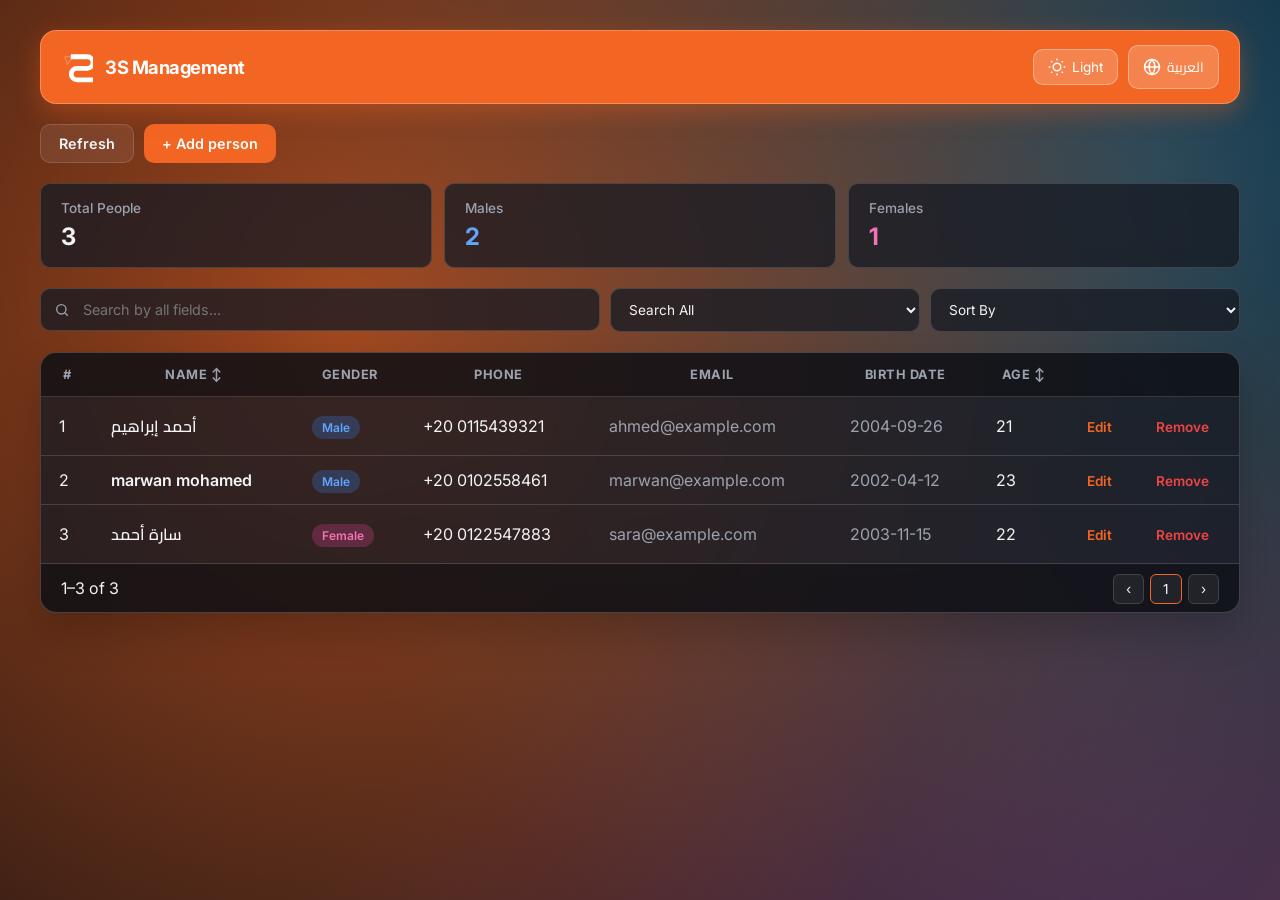
==== index.html @ 8c715308 "first" ====
<!doctype html>
<html lang="en" dir="ltr">
  <head>
    <meta charset="UTF-8" />
    <meta name="viewport" content="width=device-width, initial-scale=1.0" />
    <title>3S — People Management</title>
    <link rel="preconnect" href="https://fonts.googleapis.com" />
    <link rel="preconnect" href="https://fonts.gstatic.com" crossorigin />
    <link
      href="https://fonts.googleapis.com/css2?family=Cairo:wght@400;500;600;700&family=Inter:wght@400;500;600;700&display=swap"
      rel="stylesheet"
    />
    <link rel="stylesheet" href="./index.css" />
  </head>
  <body>
    <div class="bg-animated-overlay"></div>

    <div class="container">
      <nav class="brand-bar">
        <div class="logo-box">
          <svg class="logo-3s" viewBox="0 0 100 100" fill="none">
            <polygon points="12,18 36,18 20,42" fill="#F26522" />
            <path
              d="M 38,18 H 82 A 18,18 0 0,1 100,36 A 18,18 0 0,1 82,54 H 50 A 18,18 0 0,0 32,72 A 18,18 0 0,0 50,90 H 94"
              stroke="currentColor"
              stroke-width="15"
              stroke-linecap="square"
              fill="none"
            />
          </svg>
          <span class="brand-name">3S Management</span>
        </div>

        <div class="brand-nav-actions">
          <button class="lang-btn" id="themeToggleBtn" onclick="toggleTheme()">
            <svg
              id="themeIcon"
              width="18"
              height="18"
              viewBox="0 0 24 24"
              fill="none"
              stroke="currentColor"
              stroke-width="2"
            >
              <path d="M12 3a6 6 0 0 0 9 9 9 9 0 1 1-9-9Z"></path>
            </svg>
            <span id="themeLabel">Light</span>
          </button>

          <button
            class="lang-btn"
            id="langToggleBtn"
            onclick="toggleLanguage()"
          >
            <svg
              width="18"
              height="18"
              viewBox="0 0 24 24"
              fill="none"
              stroke="currentColor"
              stroke-width="2"
            >
              <circle cx="12" cy="12" r="10"></circle>
              <line x1="2" y1="12" x2="22" y2="12"></line>
              <path
                d="M12 2a15.3 15.3 0 0 1 4 10 15.3 15.3 0 0 1-4 10 15.3 15.3 0 0 1-4-10 15.3 15.3 0 0 1 4-10z"
              ></path>
            </svg>
            <span id="langLabel">العربية</span>
          </button>
        </div>
      </nav>

      <header class="page-header">
        <div class="actions">
          <button
            class="btn btn-ghost"
            onclick="showProductsRefresh()"
            id="refreshBtn"
          >
            Refresh
          </button>
          <a class="btn btn-primary" href="newuser.html" id="addBtn">
            + Add person
          </a>
        </div>
      </header>

      <div class="stats-container">
        <div class="stat-card">
          <span class="stat-label" id="statTotalLabel">Total People</span>
          <span class="stat-value" id="statTotalVal">0</span>
        </div>
        <div class="stat-card male-stat">
          <span class="stat-label" id="statMaleLabel">Males</span>
          <span class="stat-value" id="statMaleVal">0</span>
        </div>
        <div class="stat-card female-stat">
          <span class="stat-label" id="statFemaleLabel">Females</span>
          <span class="stat-value" id="statFemaleVal">0</span>
        </div>
      </div>

      <div class="search-bar-wrap">
        <div class="search-wrap">
          <svg width="16" height="16" viewBox="0 0 24 24" fill="none">
            <circle
              cx="11"
              cy="11"
              r="7"
              stroke="currentColor"
              stroke-width="2"
            />
            <path
              d="M20 20l-3.5-3.5"
              stroke="currentColor"
              stroke-width="2"
              stroke-linecap="round"
            />
          </svg>
          <input type="text" id="searchInput" placeholder="Search..." />
        </div>

        <select
          id="searchFieldSelect"
          class="sort-btn"
          onchange="handleSearchFieldChange(this.value)"
        >
          <option value="all" id="optSearchAll">All / الكل</option>
          <option value="name" id="optSearchName">Name / الاسم</option>
          <option value="phone" id="optSearchPhone">Phone / الهاتف</option>
          <option value="age" id="optSearchAge">Age / العمر</option>
          <option value="date" id="optSearchDate">Date / الميلاد</option>
          <option value="email" id="optSearchEmail">Email / الإيميل</option>
        </select>

        <select
          id="sortSelect"
          class="sort-btn"
          onchange="handleSortChange(this.value)"
        >
          <option value="none" id="optSortDefault">Sort By / ترتيب حسب</option>
          <option value="name-asc" id="optSortNameAsc">Name (A-Z / أ-ي)</option>
          <option value="name-desc" id="optSortNameDesc">
            Name (Z-A / ي-أ)
          </option>
          <option value="age-asc" id="optSortAgeAsc">
            Age (Youngest First / الأصغر أولاً)
          </option>
          <option value="age-desc" id="optSortAgeDesc">
            Age (Oldest First / الأكبر أولاً)
          </option>
        </select>
      </div>

      <div class="card">
        <div class="table-scroll">
          <table>
            <thead>
              <tr>
                <th>#</th>
                <th
                  id="thName"
                  onclick="toggleSortField('name')"
                  style="cursor: pointer"
                >
                  Name ↕
                </th>
                <th id="thGender">Gender</th>
                <th id="thPhone">Phone</th>
                <th id="thEmail">Email</th>
                <th id="thBirth">Birth date</th>
                <th
                  id="thAge"
                  onclick="toggleSortField('age')"
                  style="cursor: pointer"
                >
                  Age ↕
                </th>
                <th></th>
                <th></th>
              </tr>
            </thead>
            <tbody id="tableBody"></tbody>
          </table>
        </div>
        <div class="footer">
          <span class="count" id="rangeLabel"></span>
          <nav aria-label="Page navigation">
            <ul class="pagination" id="pagination"></ul>
          </nav>
        </div>
      </div>
    </div>

    <div class="modal-overlay" id="userModal">
      <div class="modal-card">
        <div class="modal-header">
          <h3 id="modalTitle">Edit Person</h3>
          <button class="close-btn" onclick="closeModal()">✕</button>
        </div>
        <form id="userForm" onsubmit="handleFormSubmit(event)">
          <input type="hidden" id="editIndex" value="-1" />

          <div class="form-group">
            <label id="lblFormName">Name</label>
            <input type="text" id="inputName" required />
          </div>

          <div class="form-row">
            <div class="form-group">
              <label id="lblFormGender">Gender</label>
              <select id="inputGender">
                <option value="male">Male / ذكر</option>
                <option value="female">Female / أنثى</option>
              </select>
            </div>
            <div class="form-group">
              <label id="lblFormPhone">Phone</label>
              <input type="text" id="inputPhone" required />
            </div>
          </div>

          <div class="form-group">
            <label id="lblFormEmail">Email</label>
            <input type="email" id="inputEmail" required />
          </div>

          <div class="form-row">
            <div class="form-group">
              <label id="lblFormDate">Birth Date</label>
              <input
                type="date"
                id="inputDate"
                required
                onchange="calculateAge()"
              />
            </div>
            <div class="form-group">
              <label id="lblFormAge">Age</label>
              <input type="number" id="inputAge" readonly />
            </div>
          </div>

          <div class="modal-actions">
            <button
              type="button"
              class="btn btn-ghost-dark"
              onclick="closeModal()"
              id="cancelBtn"
            >
              Cancel
            </button>
            <button type="submit" class="btn btn-orange" id="saveBtn">
              Save
            </button>
          </div>
        </form>
      </div>
    </div>

    <script src="./index.js"></script>
  </body>
</html>
---- index.css ----
:root {
  --primary-orange: #f26522;
  --primary-orange-hover: #d85416;
  --dark-bg: #090b0e;
  --card-bg: rgba(22, 26, 35, 0.75);
  --card-border: rgba(255, 255, 255, 0.15);
  --text-primary: #f3f4f6;
  --text-muted: #9ca3af;
  --input-bg: rgba(26, 29, 36, 0.9);
  --danger: #ef4444;
  --tag-male-bg: rgba(59, 130, 246, 0.25);
  --tag-male-text: #60a5fa;
  --tag-female-bg: rgba(236, 72, 153, 0.25);
  --tag-female-text: #f472b6;
  --table-th-bg: rgba(0, 0, 0, 0.35);
  --table-hover: rgba(242, 101, 34, 0.18);
  --modal-bg: #191c24;

  --bg-overlay:
    radial-gradient(
      circle at 15% 20%,
      rgba(242, 101, 34, 0.65) 0%,
      transparent 45%
    ),
    radial-gradient(
      circle at 85% 75%,
      rgba(242, 101, 34, 0.5) 0%,
      transparent 50%
    ),
    radial-gradient(
      circle at 50% 90%,
      rgba(124, 58, 237, 0.45) 0%,
      transparent 55%
    ),
    radial-gradient(
      circle at 50% 10%,
      rgba(14, 165, 233, 0.35) 0%,
      transparent 50%
    ),
    radial-gradient(
      circle at 50% 50%,
      rgba(20, 24, 33, 0.98) 0%,
      rgba(8, 10, 14, 1) 100%
    );

  --radius-lg: 16px;
  --radius-md: 10px;
  --transition: all 0.3s cubic-bezier(0.4, 0, 0.2, 1);
}

html[data-theme="light"] {
  --dark-bg: #e2e8f0;
  --card-bg: rgba(255, 255, 255, 0.85);
  --card-border: rgba(0, 0, 0, 0.12);
  --text-primary: #0f172a;
  --text-muted: #475569;
  --input-bg: #ffffff;
  --tag-male-bg: rgba(59, 130, 246, 0.2);
  --tag-male-text: #1d4ed8;
  --tag-female-bg: rgba(236, 72, 153, 0.2);
  --tag-female-text: #be185d;
  --table-th-bg: rgba(0, 0, 0, 0.05);
  --table-hover: rgba(242, 101, 34, 0.15);
  --modal-bg: #ffffff;

  --bg-overlay:
    radial-gradient(
      circle at 15% 20%,
      rgba(242, 101, 34, 0.45) 0%,
      transparent 50%
    ),
    radial-gradient(
      circle at 85% 80%,
      rgba(56, 189, 248, 0.4) 0%,
      transparent 50%
    ),
    radial-gradient(
      circle at 50% 50%,
      rgba(255, 255, 255, 0.9) 0%,
      rgba(226, 232, 240, 1) 100%
    );
}

* {
  box-sizing: border-box;
  margin: 0;
  padding: 0;
  font-family: "Inter", "Cairo", sans-serif;
}

body {
  background-color: var(--dark-bg);
  color: var(--text-primary);
  min-height: 100vh;
  position: relative;
  overflow-x: hidden;
  display: flex;
  justify-content: center;
  padding: 30px 16px;
  transition:
    background-color 0.3s ease,
    color 0.3s ease;
}

.bg-animated-overlay {
  position: fixed;
  top: 0;
  left: 0;
  width: 100vw;
  height: 100vh;
  z-index: -1;
  background: var(--bg-overlay);
  background-size: 180% 180%;
  animation: dynamicGlow 8s ease-in-out infinite alternate;
}

@keyframes dynamicGlow {
  0% {
    background-position: 0% 0%;
    filter: hue-rotate(0deg);
  }
  50% {
    background-position: 100% 100%;
    filter: hue-rotate(15deg);
  }
  100% {
    background-position: 0% 100%;
    filter: hue-rotate(0deg);
  }
}

.container {
  width: 100%;
  max-width: 1200px;
  display: flex;
  flex-direction: column;
  gap: 20px;
}

.brand-bar {
  display: flex;
  justify-content: space-between;
  align-items: center;
  background: var(--primary-orange);
  border: 1px solid rgba(255, 255, 255, 0.25);
  padding: 14px 20px;
  border-radius: var(--radius-lg);
  backdrop-filter: blur(12px);
  color: #ffffff !important;
  box-shadow: 0 8px 24px rgba(242, 101, 34, 0.35);
}

.logo-box {
  display: flex;
  align-items: center;
  gap: 12px;
}

.logo-3s {
  width: 32px;
  height: 32px;
  object-fit: contain;
}

.brand-name {
  font-weight: 700;
  font-size: 1.15rem;
  letter-spacing: -0.5px;
  color: #ffffff !important;
}

.brand-nav-actions {
  display: flex;
  gap: 10px;
  align-items: center;
}

.brand-bar .btn,
.brand-bar .lang-btn,
.brand-bar span,
.brand-bar svg {
  color: #ffffff !important;
  stroke: #ffffff !important;
}

.lang-btn {
  display: flex;
  align-items: center;
  gap: 6px;
  background: rgba(255, 255, 255, 0.2);
  border: 1px solid rgba(255, 255, 255, 0.35);
  color: #ffffff !important;
  padding: 8px 14px;
  border-radius: var(--radius-md);
  cursor: pointer;
  font-size: 0.85rem;
  transition: var(--transition);
}

.lang-btn:hover {
  background: rgba(255, 255, 255, 0.35);
}

.page-header {
  display: flex;
  justify-content: space-between;
  align-items: center;
  flex-wrap: wrap;
  gap: 16px;
}

.header-text h1 {
  font-size: 1.8rem;
  font-weight: 700;
}

.header-text p.sub {
  color: var(--text-muted);
  font-size: 0.9rem;
  margin-top: 2px;
}

.stats-container {
  display: grid;
  grid-template-columns: repeat(auto-fit, minmax(200px, 1fr));
  gap: 12px;
}

.stat-card {
  background: var(--card-bg);
  border: 1px solid var(--card-border);
  padding: 16px 20px;
  border-radius: var(--radius-md);
  backdrop-filter: blur(12px);
  display: flex;
  flex-direction: column;
  gap: 6px;
  transition: var(--transition);
}

.stat-card:hover {
  transform: translateY(-3px);
  border-color: var(--primary-orange);
  box-shadow: 0 8px 20px rgba(242, 101, 34, 0.2);
}

.stat-label {
  font-size: 0.85rem;
  color: var(--text-muted);
  font-weight: 500;
}

.stat-value {
  font-size: 1.5rem;
  font-weight: 700;
  color: var(--text-primary);
}

.male-stat .stat-value {
  color: var(--tag-male-text);
}

.female-stat .stat-value {
  color: var(--tag-female-text);
}

.actions {
  display: flex;
  gap: 10px;
}

.btn {
  padding: 10px 18px;
  border-radius: var(--radius-md);
  font-weight: 600;
  cursor: pointer;
  border: none;
  font-size: 0.9rem;
  transition: var(--transition);
  display: inline-flex;
  align-items: center;
  justify-content: center;
  gap: 8px;
  text-decoration: none;
}

.btn-primary {
  background: var(--primary-orange);
  color: #ffffff;
}

.btn-primary:hover {
  background: var(--primary-orange-hover);
  transform: translateY(-2px);
}

.btn-ghost {
  background: rgba(0, 0, 0, 0.1);
  color: var(--text-primary);
  border: 1px solid var(--card-border);
}

html[data-theme="dark"] .btn-ghost {
  background: rgba(255, 255, 255, 0.08);
}

.btn-ghost:hover {
  background: rgba(0, 0, 0, 0.15);
}

html[data-theme="dark"] .btn-ghost:hover {
  background: rgba(255, 255, 255, 0.15);
}

.search-bar-wrap {
  display: flex;
  gap: 10px;
  flex-wrap: wrap;
}

.search-wrap {
  position: relative;
  flex: 2;
  min-width: 220px;
}

.search-wrap svg {
  position: absolute;
  top: 50%;
  transform: translateY(-50%);
  color: var(--text-muted);
}

html[dir="ltr"] .search-wrap svg {
  left: 14px;
}
html[dir="rtl"] .search-wrap svg {
  right: 14px;
}

.search-wrap input {
  width: 100%;
  background: var(--card-bg);
  border: 1px solid var(--card-border);
  color: var(--text-primary);
  padding: 12px 16px;
  border-radius: var(--radius-md);
  outline: none;
  font-size: 0.9rem;
  transition: var(--transition);
}

html[dir="ltr"] .search-wrap input {
  padding-left: 42px;
}
html[dir="rtl"] .search-wrap input {
  padding-right: 42px;
}

.search-wrap input:focus {
  border-color: var(--primary-orange);
}

.sort-btn {
  flex: 1;
  min-width: 140px;
  background: var(--card-bg);
  border: 1px solid var(--card-border);
  color: var(--text-primary);
  padding: 12px 14px;
  border-radius: var(--radius-md);
  outline: none;
  cursor: pointer;
  font-size: 0.85rem;
}

.card {
  background: var(--card-bg);
  border: 1px solid var(--card-border);
  border-radius: var(--radius-lg);
  backdrop-filter: blur(16px);
  box-shadow: 0 20px 40px rgba(0, 0, 0, 0.2);
  overflow: hidden;
}

.table-scroll {
  overflow-x: auto;
  scrollbar-width: none;
  -ms-overflow-style: none;
}

.table-scroll::-webkit-scrollbar {
  display: none;
}

table {
  width: 100%;
  border-collapse: collapse;
  text-align: start;
}

th,
td {
  padding: 14px 18px;
  border-bottom: 1px solid var(--card-border);
  white-space: nowrap;
}

th {
  background: var(--table-th-bg);
  color: var(--text-muted);
  font-size: 0.8rem;
  text-transform: uppercase;
  letter-spacing: 0.5px;
}

tbody tr {
  transition: var(--transition);
}

tbody tr:hover {
  background: var(--table-hover);
  transform: scale(1.001) translateX(4px);
  box-shadow: inset 4px 0 0 var(--primary-orange);
}

html[dir="rtl"] tbody tr:hover {
  transform: scale(1.001) translateX(-4px);
  box-shadow: inset -4px 0 0 var(--primary-orange);
}

.name-cell {
  font-weight: 600;
}

.muted-cell {
  color: var(--text-muted);
}

.tag {
  padding: 4px 10px;
  border-radius: 20px;
  font-size: 0.75rem;
  font-weight: 600;
  text-transform: capitalize;
}

.tag-male {
  background: var(--tag-male-bg);
  color: var(--tag-male-text);
}

.tag-female {
  background: var(--tag-female-bg);
  color: var(--tag-female-text);
}

.icon-btn {
  background: none;
  border: none;
  color: var(--primary-orange);
  cursor: pointer;
  font-weight: 600;
  font-size: 0.85rem;
  transition: var(--transition);
}

.icon-btn:hover {
  transform: scale(1.1);
}

.icon-btn.danger {
  color: var(--danger);
}

.footer {
  display: flex;
  justify-content: space-between;
  align-items: center;
  padding: 14px 20px;
  background: var(--table-th-bg);
  flex-wrap: wrap;
  gap: 10px;
}

.pagination {
  display: flex;
  list-style: none;
  gap: 6px;
}

.page-item .page-link {
  padding: 6px 12px;
  background: rgba(0, 0, 0, 0.08);
  border: 1px solid var(--card-border);
  color: var(--text-primary);
  border-radius: 6px;
  text-decoration: none;
  font-size: 0.85rem;
  transition: var(--transition);
}

html[data-theme="dark"] .page-item .page-link {
  background: rgba(255, 255, 255, 0.06);
}

.page-item.active .page-link {
  background: var(--primary-orange);
  border-color: var(--primary-orange);
  color: #ffffff;
}

.modal-overlay {
  position: fixed;
  top: 0;
  left: 0;
  width: 100vw;
  height: 100vh;
  background: rgba(0, 0, 0, 0.7);
  backdrop-filter: blur(8px);
  display: flex;
  justify-content: center;
  align-items: center;
  opacity: 0;
  pointer-events: none;
  padding: 16px;
  transition: var(--transition);
  z-index: 100;
}

.modal-overlay.active {
  opacity: 1;
  pointer-events: all;
}

.modal-card {
  background: var(--modal-bg);
  border: 1px solid var(--card-border);
  width: 100%;
  max-width: 480px;
  border-radius: var(--radius-lg);
  padding: 20px 24px;
  box-shadow: 0 20px 40px rgba(0, 0, 0, 0.4);
}

.modal-header {
  display: flex;
  justify-content: space-between;
  align-items: center;
  margin-bottom: 16px;
}

.close-btn {
  background: none;
  border: none;
  color: var(--text-muted);
  font-size: 1.2rem;
  cursor: pointer;
}

.form-group {
  display: flex;
  flex-direction: column;
  gap: 6px;
  margin-bottom: 14px;
}

.form-row {
  display: flex;
  gap: 12px;
}

.form-row .form-group {
  flex: 1;
}

label {
  font-size: 0.8rem;
  color: var(--text-muted);
}

input,
select {
  background: var(--input-bg);
  border: 1px solid var(--card-border);
  color: var(--text-primary);
  padding: 10px 14px;
  border-radius: var(--radius-md);
  outline: none;
  font-size: 0.9rem;
}

.modal-actions {
  display: flex;
  justify-content: flex-end;
  gap: 10px;
  margin-top: 20px;
}

.btn-ghost-dark {
  background: rgba(0, 0, 0, 0.08);
  color: var(--text-primary);
}

html[data-theme="dark"] .btn-ghost-dark {
  background: rgba(255, 255, 255, 0.08);
}

.btn-orange {
  background: var(--primary-orange);
  color: #ffffff;
}

@media (max-width: 768px) {
  body {
    padding: 16px 10px;
  }

  .brand-bar {
    flex-direction: column;
    gap: 12px;
    align-items: stretch;
    text-align: center;
    padding: 12px 16px;
  }

  .logo-box {
    justify-content: center;
  }

  .brand-nav-actions {
    justify-content: center;
    width: 100%;
  }

  .lang-btn {
    flex: 1;
    justify-content: center;
  }

  .page-header {
    flex-direction: column;
    align-items: stretch;
    gap: 12px;
  }

  .actions {
    display: grid;
    grid-template-columns: 1fr 1fr;
    width: 100%;
  }

  .search-bar-wrap {
    flex-direction: column;
  }

  .search-wrap,
  .sort-btn {
    width: 100%;
  }

  .form-row {
    flex-direction: column;
    gap: 0;
  }

  .footer {
    flex-direction: column;
    align-items: center;
    justify-content: center;
    gap: 12px;
  }

  th,
  td {
    padding: 10px 12px;
    font-size: 0.85rem;
  }
}
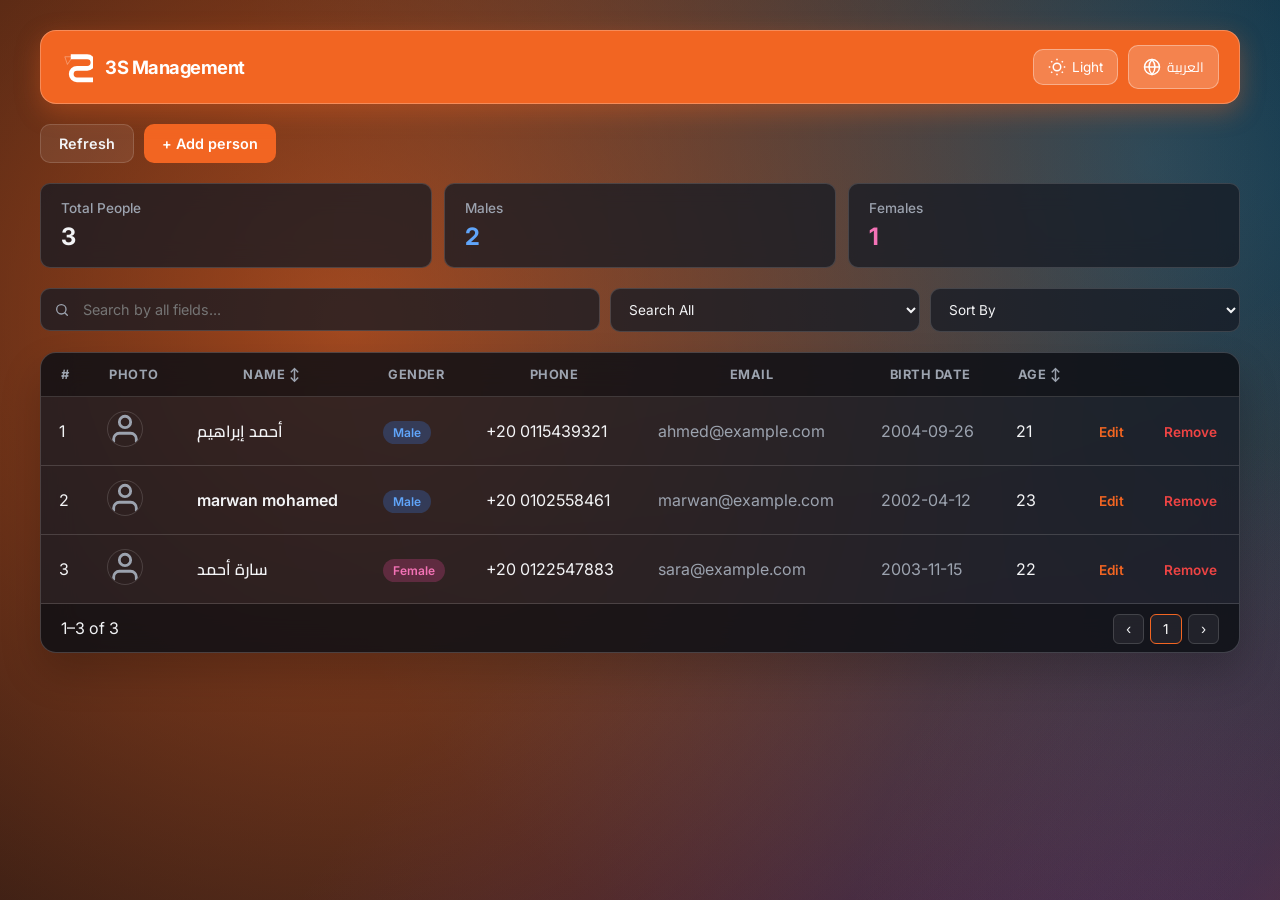
==== commit 524bceb2: "md2" ====
--- a/index.html
+++ b/index.html
@@ -159,6 +159,7 @@
             <thead>
               <tr>
                 <th>#</th>
+                <th id="thPhoto">Photo</th>
                 <th
                   id="thName"
                   onclick="toggleSortField('name')"
@@ -202,6 +203,62 @@
         <form id="userForm" onsubmit="handleFormSubmit(event)">
           <input type="hidden" id="editIndex" value="-1" />
 
+          <!-- تعديل إضافة الصورة (رفع أو كاميرا) -->
+          <div
+            class="form-group"
+            style="align-items: center; text-align: center"
+          >
+            <label id="lblFormPhoto">Profile Picture</label>
+            <div
+              class="photo-container"
+              style="
+                display: flex;
+                gap: 10px;
+                align-items: center;
+                justify-content: center;
+                margin-top: 5px;
+              "
+            >
+              <img
+                id="previewImg"
+                src=""
+                alt="Preview"
+                style="
+                  width: 50px;
+                  height: 50px;
+                  border-radius: 50%;
+                  object-fit: cover;
+                  border: 1px solid var(--card-border);
+                  display: none;
+                "
+              />
+              <input
+                type="file"
+                id="inputImageFile"
+                accept="image/*"
+                style="display: none"
+                onchange="handleImageUpload(event)"
+              />
+              <button
+                type="button"
+                class="btn btn-ghost"
+                onclick="document.getElementById('inputImageFile').click()"
+                id="uploadBtn"
+              >
+                Upload
+              </button>
+              <button
+                type="button"
+                class="btn btn-ghost"
+                onclick="openCameraModal()"
+                id="camBtn"
+              >
+                Camera
+              </button>
+            </div>
+            <input type="hidden" id="inputImageBase64" />
+          </div>
+
           <div class="form-group">
             <label id="lblFormName">Name</label>
             <input type="text" id="inputName" required />
@@ -259,6 +316,48 @@
       </div>
     </div>
 
+    <!-- مودال التقاط الكاميرا -->
+    <div class="modal-overlay" id="cameraModal" style="z-index: 110">
+      <div class="modal-card" style="text-align: center">
+        <div class="modal-header">
+          <h3 id="camModalTitle">Take Photo</h3>
+          <button class="close-btn" onclick="closeCameraModal()">✕</button>
+        </div>
+        <div style="margin-bottom: 15px">
+          <video
+            id="webcamVideo"
+            autoplay
+            playsinline
+            style="
+              width: 100%;
+              max-height: 250px;
+              border-radius: var(--radius-md);
+              background: #000;
+            "
+          ></video>
+          <canvas id="webcamCanvas" style="display: none"></canvas>
+        </div>
+        <div class="modal-actions" style="justify-content: center">
+          <button
+            type="button"
+            class="btn btn-primary"
+            onclick="captureWebcam()"
+            id="captureBtn"
+          >
+            Capture
+          </button>
+          <button
+            type="button"
+            class="btn btn-ghost-dark"
+            onclick="closeCameraModal()"
+            id="camCancelBtn"
+          >
+            Cancel
+          </button>
+        </div>
+      </div>
+    </div>
+
     <script src="./index.js"></script>
   </body>
 </html>
--- a/index.css
+++ b/index.css
@@ -455,6 +455,14 @@
   color: var(--tag-female-text);
 }
 
+.table-avatar {
+  width: 36px;
+  height: 36px;
+  border-radius: 50%;
+  object-fit: cover;
+  border: 1px solid var(--card-border);
+}
+
 .icon-btn {
   background: none;
   border: none;
